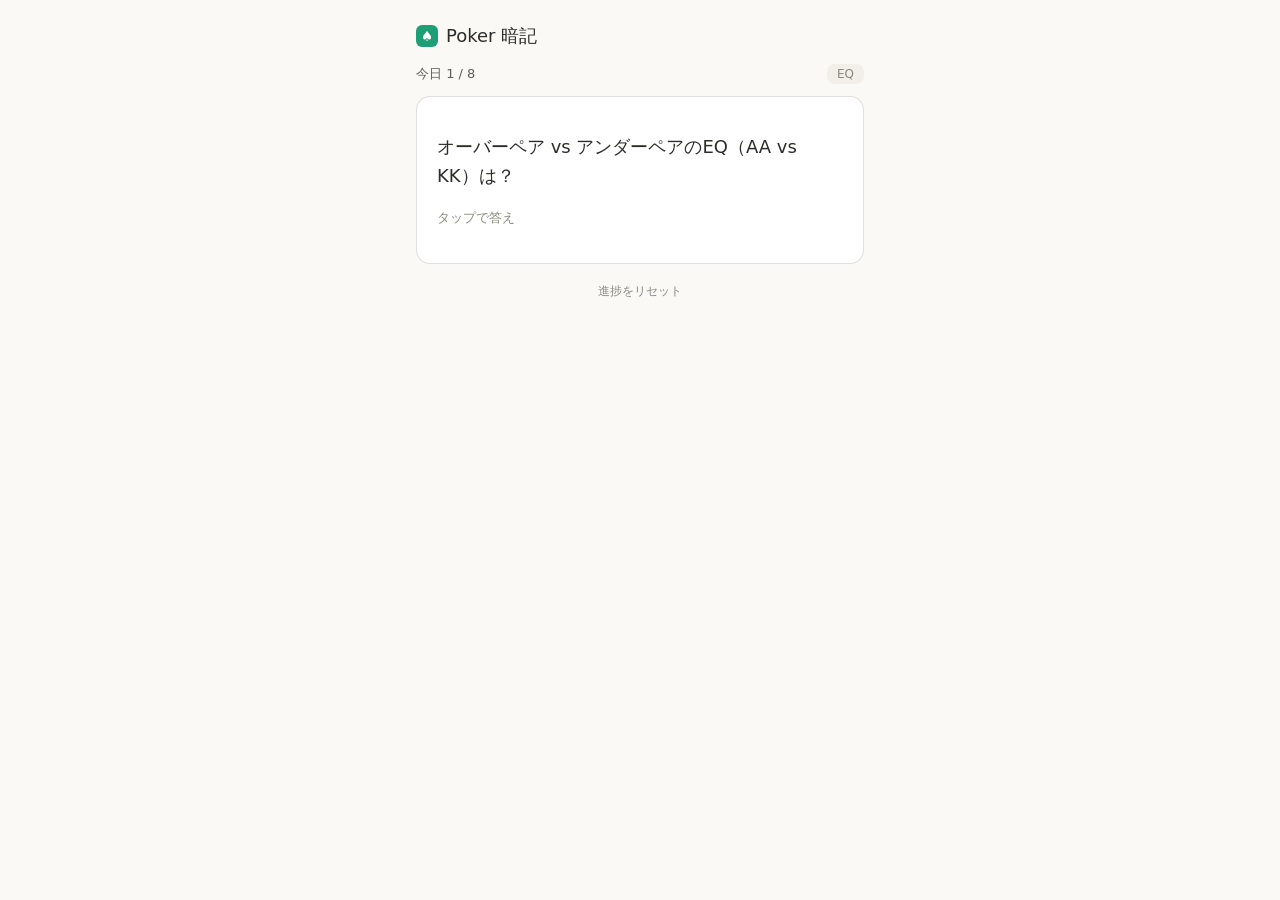
==== index.html @ ac052840 "Poker flashcards app" ====
<!DOCTYPE html>
<html lang="ja">
<head>
<meta charset="utf-8">
<meta name="viewport" content="width=device-width,initial-scale=1,viewport-fit=cover">
<meta name="apple-mobile-web-app-capable" content="yes">
<meta name="mobile-web-app-capable" content="yes">
<meta name="apple-mobile-web-app-title" content="Poker暗記">
<meta name="apple-mobile-web-app-status-bar-style" content="default">
<meta name="theme-color" content="#1d9e75">
<link rel="apple-touch-icon" href='data:image/svg+xml,<svg xmlns="http://www.w3.org/2000/svg" viewBox="0 0 100 100"><rect width="100" height="100" rx="22" fill="%231d9e75"/><text x="50" y="72" font-size="58" text-anchor="middle" fill="white">&#9824;</text></svg>'>
<link rel="icon" href='data:image/svg+xml,<svg xmlns="http://www.w3.org/2000/svg" viewBox="0 0 100 100"><rect width="100" height="100" rx="22" fill="%231d9e75"/><text x="50" y="72" font-size="58" text-anchor="middle" fill="white">&#9824;</text></svg>'>
<title>Poker 暗記</title>
<style>
:root{
--page:#faf9f5;--bp:#ffffff;--bs:#f1efe8;--tp:#2c2c2a;--ts:#5f5e5a;--tt:#8a8980;
--bd:rgba(0,0,0,0.12);--rmd:8px;--rlg:14px;
--td:#a32d2d;--bgd:#fbeaea;--tw:#854f0b;--bgw:#faeeda;--tk:#0f6e56;--bgk:#e1f5ee;
}
@media(prefers-color-scheme:dark){:root{
--page:#1f1e1c;--bp:#2b2a27;--bs:#37352f;--tp:#f0eee6;--ts:#b4b2a9;--tt:#8a8980;
--bd:rgba(255,255,255,0.14);
--td:#f09595;--bgd:#3a2020;--tw:#efb05a;--bgw:#3a2f18;--tk:#5dcaa5;--bgk:#123a30;
}}
*{box-sizing:border-box;-webkit-tap-highlight-color:transparent;}
body{margin:0;font-family:-apple-system,BlinkMacSystemFont,system-ui,"Hiragino Sans",sans-serif;background:var(--page);color:var(--tp);-webkit-font-smoothing:antialiased;}
.wrap{max-width:480px;margin:0 auto;padding:18px 16px calc(24px + env(safe-area-inset-bottom));}
h1{font-size:18px;font-weight:500;margin:6px 0 16px;display:flex;align-items:center;gap:8px;}
h1 .dot{width:22px;height:22px;border-radius:6px;background:#1d9e75;color:#fff;display:flex;align-items:center;justify-content:center;font-size:14px;}
button{font-family:inherit;cursor:pointer;}
.card{background:var(--bp);border:0.5px solid var(--bd);border-radius:var(--rlg);}
.grade{flex:1;border:0.5px solid var(--bd);border-radius:var(--rmd);padding:14px 4px;font-size:14px;display:flex;flex-direction:column;align-items:center;gap:3px;}
.gsym{font-size:20px;line-height:1;}
.tag{font-size:12px;color:var(--tt);background:var(--bs);padding:3px 10px;border-radius:var(--rmd);}
.metric{flex:1;background:var(--bs);border-radius:var(--rmd);padding:10px;text-align:center;}
.metric .n{font-size:20px;font-weight:500;}
.metric .l{font-size:12px;color:var(--ts);}
.reset{font-size:12px;color:var(--tt);background:none;border:none;}
</style>
</head>
<body>
<div class="wrap">
<h1><span class="dot">&#9824;</span>Poker 暗記</h1>
<div id="app"></div>
<div style="text-align:center;margin-top:16px;"><button class="reset" onclick="pkReset()">進捗をリセット</button></div>
</div>
<script>
(function(){
var CARDS=[
{q:"オーバーペア vs アンダーペアのEQ（AA vs KK）は？",a:"約 80 : 20",tag:"EQ"},
{q:"2オーバー vs アンダーペア（AK vs 22）のEQは？ 通称は？",a:"約 50 : 50（フリップ）",tag:"EQ"},
{q:"2オーバー vs 2アンダーのスーテッドコネクター（AK vs 54s）のEQは？",a:"約 60 : 40",tag:"EQ"},
{q:"ドミネート（AK vs AQ）のEQは？",a:"約 75 : 25",tag:"EQ"},
{q:"2倍4倍の法則とは？",a:"リバーのみ＝アウツ×2 / ターン+リバー＝アウツ×4",tag:"EQ"},
{q:"NLHの全スターティングコンボ数は？",a:"1326",tag:"コンボ"},
{q:"ポケットペア1種のコンボ数は？",a:"6",tag:"コンボ"},
{q:"アンペアハンド1種のコンボ数は？（内訳も）",a:"16（スーテッド4 / オフ12）",tag:"コンボ"},
{q:"ポケットペアのコンボはブロッカーでどう減る？",a:"6 → 1枚で3 → 2枚で1",tag:"コンボ"},
{q:"33%ベットへの適正フォールド頻度は？",a:"約30%",tag:"フロップ"},
{q:"50%ベットへの適正フォールド頻度は？",a:"約40%",tag:"フロップ"},
{q:"75%ベットへの適正フォールド頻度は？",a:"約50%",tag:"フロップ"},
{q:"125%ベットへの適正フォールド頻度は？",a:"約60%",tag:"フロップ"},
{q:"ポット50%ベットの適正VB比は？（ブラフ割合も）",a:"3:1（ブラフ25%）",tag:"VB比"},
{q:"フォールドのEVは？",a:"いかなるスポットでも常に0",tag:"理論"},
{q:"α（必要ブラフ成功率）の式は？",a:"ベット ÷ トータルポット（＝1−MDF）",tag:"理論"},
{q:"MDF（最低ディフェンス頻度）の式は？",a:"ポット ÷(ポット+ベット)＝ 1−α",tag:"理論"},
{q:"ポラライズドレンジとは？",a:"強い手と弱い手の2極（中間はコールに残す）",tag:"レンジ"},
{q:"リニアレンジとは？",a:"強い順に選んだレンジ（形を指す語、ナッツを含むとは限らない）",tag:"レンジ"},
{q:"コンデンスドレンジとは？",a:"中程度だけ（キャップの一部で上下が欠ける）",tag:"レンジ"},
{q:"マージドレンジとは？",a:"強・中・弱を全部（GTOの大部分はこれ）",tag:"レンジ"},
{q:"キャップドレンジとは？",a:"強い手を持っていないレンジ（上限が限られる）",tag:"レンジ"},
{q:"エクイティ（EQ）とは？",a:"その時点でオールインした場合のポットシェア率（≒勝率）",tag:"概念"},
{q:"EQR（エクイティ実現性）とは？",a:"持つEQのうち実際どれだけ実現されるか。オールイン=100%が基準",tag:"概念"},
{q:"インディファレントとは？",a:"複数アクションのEVが等しい状態（＝境界）",tag:"概念"},
{q:"純粋戦略と混合戦略の違いは？",a:"純粋=1アクション100%（最高EV）/ 混合=複数を頻度で（全部同EV）",tag:"概念"},
{q:"ブロッカーとは？",a:"特定のハンドのコンボ数を減らすカード",tag:"概念"},
{q:"ドミネートとは？",a:"1枚共有しキッカーが上（AK vs AQ）。約75:25",tag:"概念"},
{q:"最もアンダーリアライズされやすいハンドの強さは？",a:"中程度のハンド（強い手にペイオフ・弱い手に降りられる板挟み）",tag:"概念"},
{q:"オープンレンジが狭くなる条件は？ なぜ？",a:"後ろの人数が多いほど狭い。強い手への放銃を避けるため",tag:"プリフロップ"},
{q:"オープンサイズを上げると、レンジはどう変わる？",a:"狭くなり、A/Kブロッカー持ち（3bet耐性）に寄る",tag:"プリフロップ"},
{q:"3betの2つの目的は？",a:"スチール（降ろして回収）と、強い手でバリュー",tag:"プリフロップ"},
{q:"3betレンジの広さを決める2要因は？（影響の大小も）",a:"相手のオープン幅（大）と後ろの人数（小）",tag:"プリフロップ"},
{q:"どのポジションからも3betできるハンドは？",a:"AQo+ / KTs+ / JJ+",tag:"プリフロップ"},
{q:"バリュー4bet / ブラフ4betの代表は？",a:"バリュー=QQ+/A5o、ブラフ=AJs〜KTsの4マス（+A5s）",tag:"プリフロップ"},
{q:"BBブラフ3betのスーテッド下限の暗記法は？",a:"UTG=K / HJ=K / CO=Q / BTN=Q / SB=J（〜T）のローs",tag:"プリフロップ"},
{q:"高レイキ環境とアンティ環境、レンジはどう変わる？",a:"高レイキ→タイト・スチール寄り / アンティ→ワイド（特にBB）",tag:"プリフロップ"},
{q:"マルチウェイで控えめ/積極にすべきハンドは？",a:"控えめ=Axs・SC（ドミネート）/ 積極=ポケットペア（セット）",tag:"プリフロップ"},
{q:"CB戦略を予想する3変数は？",a:"①エクイティ/ナッツ優位 ②ダイナミック/スタティック ③ペイオフリスク",tag:"フロップ"},
{q:"エクイティ優位とナッツ優位、それぞれどのCB戦略？",a:"エクイティ優位→レンジベット / ナッツ優位→ポラー（大サイズ）",tag:"フロップ"},
{q:"レンジベットが成立する条件は？",a:"相手にトラッシュハンドが多い（Aハイ/Kハイで成立しやすい）",tag:"フロップ"},
{q:"ポラーCBの発生条件と特徴的なサイズは？",a:"ナッツアドバンテージ。ジオメトリックサイズ（リバーオールインへ）",tag:"フロップ"},
{q:"3betポットCBの型（Aハイ/Kハイ/Q-Jハイ/10以下）は？",a:"20%広く / 33%レンジ / 50%打ち分け / 75%ポラー",tag:"フロップ"},
{q:"3betポットで色なしポケットをどう扱う？",a:"タフコールしない。色あり（セットがクリーン）を優先ディフェンス",tag:"フロップ"},
{q:"ターンのレンジ推定3手順は？",a:"プリフロップレンジ→フロップのアクションで絞る→ターンカードで進展",tag:"ターン"},
{q:"オーバーベットプローブの発生条件は？",a:"chk-chk後、ストレート/フラッシュ/ペア未完成（IPがキャップ）",tag:"ターン"},
{q:"ターンのベットサイズは何を狙って決める？",a:"相手レンジの密度が高い帯をインディファレントにするサイズ",tag:"ターン"},
{q:"「頻度より◯◯を覚える」。◯◯は？ なぜ？",a:"境界（indifferent）。混合戦略の頻度ミスは罰されにくい",tag:"原則"},
{q:"ハンドの強さは何で決まる？",a:"相手のレンジ次第（絶対値でなく相対価値）",tag:"原則"},
{q:"AKQゲームが証明した「ポラーが強い」結論は？",a:"EQ互角でもEVは3倍。ポラー対コンデンスではポジション有利も消滅",tag:"原則"},
{q:"GTOとエクスプロイトの関係は？",a:"GTOは搾取されない盾。リークが見えたら捨ててエクスプロイト",tag:"原則"},
{q:"UTGオープンの境界（下限）ハンドは？",a:"ATo/KJo/QJo（2broadway下限）、ポケ5以下は低頻度、Kxs=K5sまで、A3s=indifferent",tag:"プリフロ境界"},
{q:"HJオープンの境界ハンドは？",a:"A9o、KT/QT/JT=indifferent、ポケ4から、suited下限8xs",tag:"プリフロ境界"},
{q:"COオープンの境界ハンドは？",a:"Axo=A9/A8/A5（A5は飛び地）、2broadwayピュア、suited下限7xs、Q5s",tag:"プリフロ境界"},
{q:"BTNオープンの境界ハンドは？",a:"A3o+、オフ下限9xo、ポケ全ピュア、suited下限6xs、Qxロー全/J5・J4s",tag:"プリフロ境界"},
{q:"A5が飛び地でオープンされる理由は？",a:"ホイール（A2345）で最高キッカー。A6/A7より価値が高い瞬間がある",tag:"プリフロ境界"},
{q:"状況で混ぜる（境界の）3betハンドは？",a:"KJo+/JTs+/Axs/ローポケット（バランス・キャップ回避用）",tag:"プリフロ境界"},
{q:"SBオープンレンジの特徴は？",a:"≒BTN（リンプ頻度あり）。後ろ1人OOPと後ろ2人IPの長短が相殺",tag:"プリフロ境界"}
];
var KEY='pokerSRS_v1';
var IV={1:1,2:2,3:4,4:8,5:16};
function cid(q){var h=0;for(var i=0;i<q.length;i++)h=(h*31+q.charCodeAt(i))|0;return 'c'+(h>>>0).toString(36);}
CARDS.forEach(function(c){c.id=cid(c.q);});
function load(){try{return JSON.parse(localStorage.getItem(KEY))||{};}catch(e){return {};}}
function save(p){try{localStorage.setItem(KEY,JSON.stringify(p));}catch(e){}}
function tstr(){return new Date().toISOString().slice(0,10);}
function addD(n){var d=new Date();d.setDate(d.getDate()+n);return d.toISOString().slice(0,10);}
var prog=load();
var t=tstr();
var due=CARDS.filter(function(c){return prog[c.id]&&prog[c.id].due<=t;});
var fresh=CARDS.filter(function(c){return !prog[c.id];}).slice(0,8);
var queue=due.concat(fresh);
var idx=0, showA=false;
var app=document.getElementById('app');
function boxes(){var b={};CARDS.forEach(function(c){var r=prog[c.id];var k=r?r.box:0;b[k]=(b[k]||0)+1;});return b;}
window.pkFlip=function(){showA=true;render();};
window.pkGrade=function(g){var c=queue[idx];var r=prog[c.id]||{box:1};var box=r.box||1;if(g===3)box=Math.min(box+1,5);else if(g===1)box=1;prog[c.id]={box:box,due:addD(IV[box])};save(prog);idx++;showA=false;render();};
window.pkReset=function(){if(confirm('進捗をリセットしますか？')){prog={};save(prog);idx=0;showA=false;due=[];fresh=CARDS.slice(0,8);queue=fresh.slice();render();}};
function gb(g,label,sym,col,bg){return '<button class="grade" onclick="pkGrade('+g+')" style="background:'+bg+';color:'+col+';"><span class="gsym">'+sym+'</span>'+label+'</button>';}
function render(){
 if(idx>=queue.length){
  var b=boxes();var learning=CARDS.length-(b[0]||0)-(b[5]||0);
  app.innerHTML='<div class="card" style="padding:1.75rem 1.25rem;text-align:center;">'
   +'<div style="font-size:34px;color:var(--tk);margin-bottom:8px;">&#10003;</div>'
   +'<p style="font-size:18px;font-weight:500;margin:0 0 4px;">今日の暗記、完了</p>'
   +'<p style="font-size:14px;color:var(--ts);margin:0 0 16px;">'+queue.length+' 枚やりました</p>'
   +'<div style="display:flex;gap:8px;">'
   +'<div class="metric"><div class="l">定着</div><div class="n">'+(b[5]||0)+'</div></div>'
   +'<div class="metric"><div class="l">学習中</div><div class="n">'+learning+'</div></div>'
   +'<div class="metric"><div class="l">未学習</div><div class="n">'+(b[0]||0)+'</div></div>'
   +'</div></div>';
  return;
 }
 var c=queue[idx];
 var head='<div style="display:flex;justify-content:space-between;align-items:center;margin-bottom:12px;">'
  +'<span style="font-size:13px;color:var(--ts);">今日 '+(idx+1)+' / '+queue.length+'</span>'
  +'<span class="tag">'+(c.tag||'')+'</span></div>';
 if(!showA){
  app.innerHTML=head+'<div class="card" onclick="pkFlip()" style="padding:2.25rem 1.25rem;min-height:150px;display:flex;flex-direction:column;justify-content:center;">'
   +'<p style="font-size:18px;line-height:1.6;margin:0;">'+c.q+'</p>'
   +'<p style="font-size:13px;color:var(--tt);margin:18px 0 0;">タップで答え</p></div>';
 } else {
  app.innerHTML=head+'<div class="card" style="padding:1.5rem 1.25rem;min-height:150px;">'
   +'<p style="font-size:15px;line-height:1.5;margin:0 0 12px;color:var(--ts);">'+c.q+'</p>'
   +'<div style="border-top:0.5px solid var(--bd);padding-top:14px;"><p style="font-size:19px;line-height:1.55;margin:0;font-weight:500;">'+c.a+'</p></div></div>'
   +'<div style="display:flex;gap:8px;margin-top:12px;">'
   +gb(1,'忘れた','&#215;','var(--td)','var(--bgd)')
   +gb(2,'微妙','&#8722;','var(--tw)','var(--bgw)')
   +gb(3,'覚えた','&#10003;','var(--tk)','var(--bgk)')
   +'</div>';
 }
}
render();
})();
</script>
</body>
</html>
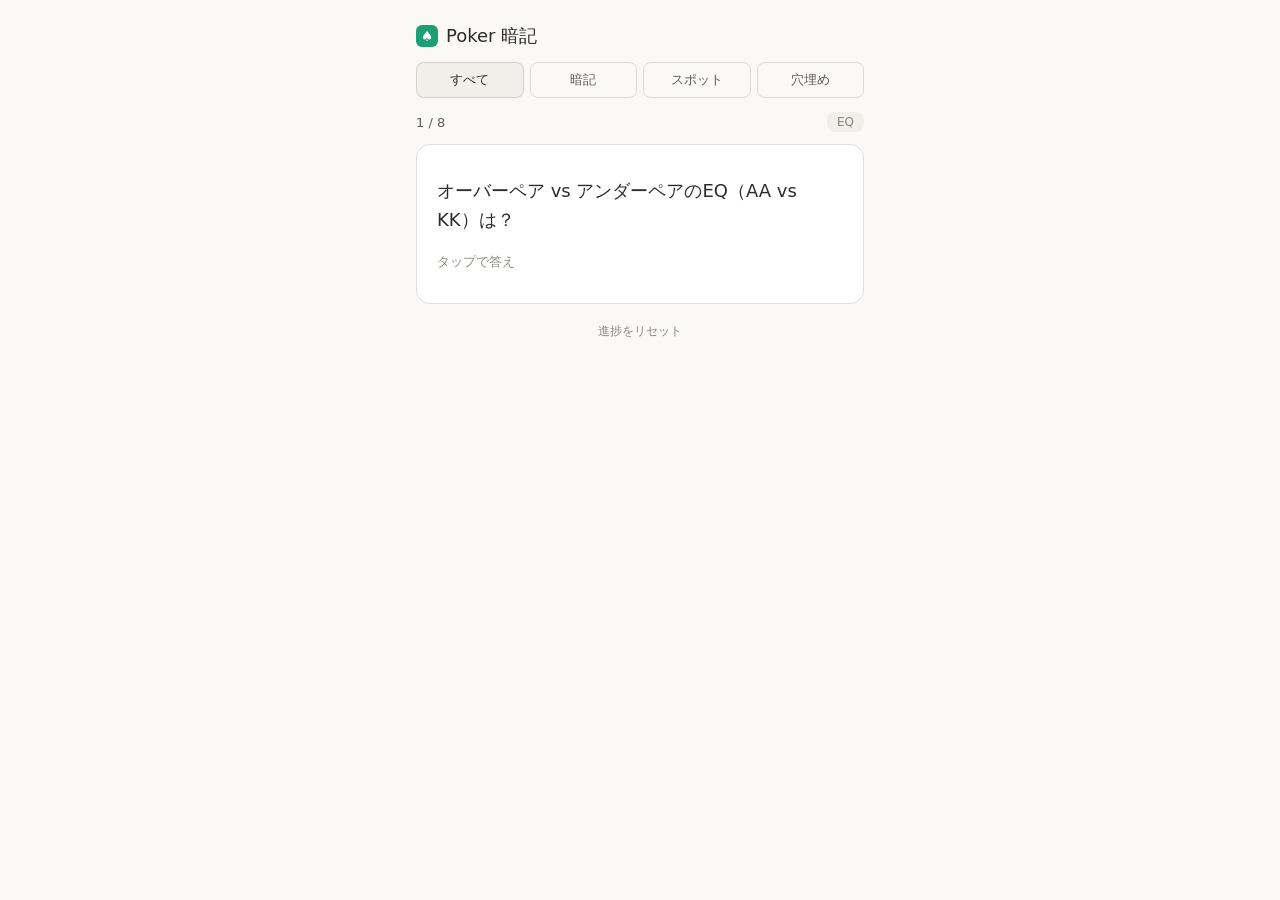
==== commit 5ab254a4: "Add spot & fill-in quizzes, mode switcher" ====
--- a/index.html
+++ b/index.html
@@ -25,7 +25,7 @@
 *{box-sizing:border-box;-webkit-tap-highlight-color:transparent;}
 body{margin:0;font-family:-apple-system,BlinkMacSystemFont,system-ui,"Hiragino Sans",sans-serif;background:var(--page);color:var(--tp);-webkit-font-smoothing:antialiased;}
 .wrap{max-width:480px;margin:0 auto;padding:18px 16px calc(24px + env(safe-area-inset-bottom));}
-h1{font-size:18px;font-weight:500;margin:6px 0 16px;display:flex;align-items:center;gap:8px;}
+h1{font-size:18px;font-weight:500;margin:6px 0 14px;display:flex;align-items:center;gap:8px;}
 h1 .dot{width:22px;height:22px;border-radius:6px;background:#1d9e75;color:#fff;display:flex;align-items:center;justify-content:center;font-size:14px;}
 button{font-family:inherit;cursor:pointer;}
 .card{background:var(--bp);border:0.5px solid var(--bd);border-radius:var(--rlg);}
@@ -36,11 +36,15 @@
 .metric .n{font-size:20px;font-weight:500;}
 .metric .l{font-size:12px;color:var(--ts);}
 .reset{font-size:12px;color:var(--tt);background:none;border:none;}
+#modebar{display:flex;gap:6px;margin-bottom:14px;}
+.mb{flex:1;padding:8px 4px;font-size:13px;border:0.5px solid var(--bd);border-radius:var(--rmd);background:transparent;color:var(--ts);}
+.mb.on{background:var(--bs);color:var(--tp);font-weight:500;}
 </style>
 </head>
 <body>
 <div class="wrap">
 <h1><span class="dot">&#9824;</span>Poker 暗記</h1>
+<div id="modebar"></div>
 <div id="app"></div>
 <div style="text-align:center;margin-top:16px;"><button class="reset" onclick="pkReset()">進捗をリセット</button></div>
 </div>
@@ -104,7 +108,18 @@
 {q:"BTNオープンの境界ハンドは？",a:"A3o+、オフ下限9xo、ポケ全ピュア、suited下限6xs、Qxロー全/J5・J4s",tag:"プリフロ境界"},
 {q:"A5が飛び地でオープンされる理由は？",a:"ホイール（A2345）で最高キッカー。A6/A7より価値が高い瞬間がある",tag:"プリフロ境界"},
 {q:"状況で混ぜる（境界の）3betハンドは？",a:"KJo+/JTs+/Axs/ローポケット（バランス・キャップ回避用）",tag:"プリフロ境界"},
-{q:"SBオープンレンジの特徴は？",a:"≒BTN（リンプ頻度あり）。後ろ1人OOPと後ろ2人IPの長短が相殺",tag:"プリフロ境界"}
+{q:"SBオープンレンジの特徴は？",a:"≒BTN（リンプ頻度あり）。後ろ1人OOPと後ろ2人IPの長短が相殺",tag:"プリフロ境界"},
+{q:"BTN vs BB、フロップ A72r（ドライAハイ）。あなたBTN、c-betする？",a:"★争点。GTO/ドラマ=レンジベット肯定。HHP=相手がスロープレイするのでチェックバックして情報を取る。卓が下手に受けるならチェックバック寄り",tag:"スポット"},
+{q:"BTN vs BB、King94に33%CB被弾、AJo（バックドアFD付き）。守る？",a:"守る。33%CBの適正フォールドは下位30%。AJoはエースハイで下位30%に入らない。バックドアFD付きなら優先度↑（#11）",tag:"スポット"},
+{q:"BTN vs BB、AK5、あなたBTNで5ヒット（ボトムペア）。リバーまでブラフに使う？",a:"使う。5を持つと相手のツーペア/トリップスのコンボが減る＝ブロッカーが優秀。ショーダウンバリューよりブロッカー優先（#15）",tag:"スポット"},
+{q:"CO vs BTN 3betポット、K43ツートーン、33%CB被弾、8ポケ（色なし）。コール？",a:"フォールド。色なしポケットはセット時にフラッシュ被りで濁る。色あり優先、色なしはフォールド（#18）",tag:"スポット"},
+{q:"BTN vs BB、KJ4r、フロップchk-chk、ターン3c。あなたBB、どうする？",a:"オーバーベットプローブ（250%等）。IPのチェックレンジがキャップ（強い手はCBに回る）。セットがナッツの未完成ボード（#21）",tag:"スポット"},
+{q:"後ろにバリ型おじいちゃん（超タイト・3betはAKsのみ）。自分のオープンは？",a:"広げてスチール（降りやすい）。ただし3betされたらオーバーフォールド。limpレイズは降りる（#08）",tag:"スポット"},
+{q:"AK vs 22、プリフロでオールイン。EQは？",a:"約50:50（フリップ）。2オーバー vs アンダーペア（#23）",tag:"スポット"},
+{q:"マルチウェイ（3人）で A5s。参加する？",a:"控えめに。FD無しのAxsはキッカー上のAxsにドミネートされやすい。マルチウェイはポケットペアの方が向く（#10）",tag:"スポット"},
+{q:"レンジ推定：CO vs BTN 3betポット、King94→33%CB→COコール→ターン10s。COのレンジは？（ポケ／2broadwayオフ／2broadways／フロップのフォールド率／ターンの進展）",a:"ポケ=10s以下を等頻度コール / 2broadwayオフ=ほぼ全フォールド / 2broadways=AQs・AJs・KQsがメイン / フロップは約40%フォールド（エクイティ差）/ ターン10sで KTs・T9s=2ペア、QTs・JTs=10ヒット+SDに進展（#19）",tag:"穴埋め"},
+{q:"レンジ推定：BTN vs BB SRP、Q94r→50%CB→BBコール→ターン2c。BBの残存レンジは？",a:"50%CBに約40%フォールド→残るのは下限のポケット付近。ペア=4/9/Qヒット、ドロー=KJ/KT/JT（Q-9間SD）+バックドア付きAハイ。ターン2cはブランクで大きな変化なし（クイーンデュースが2ペア化する程度）（#19）",tag:"穴埋め"},
+{q:"レンジ推定：UTG vs BB、A73ツートーン→33%CB→BBコール→ターン5h。BBのレンジは？",a:"エクイティ差で約45%フォールド（ハーツ無しのKハイ以下は壊滅）。残る=ハーツ持ちポケット/3ヒット/7ヒット/Aヒット、ドロー=45s/56s/46s（→ターン5hで進展・完成）。KThh等はフラッシュ完成（#19）",tag:"穴埋め"}
 ];
 var KEY='pokerSRS_v1';
 var IV={1:1,2:2,3:4,4:8,5:16};
@@ -116,22 +131,27 @@
 function addD(n){var d=new Date();d.setDate(d.getDate()+n);return d.toISOString().slice(0,10);}
 var prog=load();
 var t=tstr();
-var due=CARDS.filter(function(c){return prog[c.id]&&prog[c.id].due<=t;});
-var fresh=CARDS.filter(function(c){return !prog[c.id];}).slice(0,8);
-var queue=due.concat(fresh);
-var idx=0, showA=false;
-var app=document.getElementById('app');
-function boxes(){var b={};CARDS.forEach(function(c){var r=prog[c.id];var k=r?r.box:0;b[k]=(b[k]||0)+1;});return b;}
+var mode=localStorage.getItem('pokerMode')||'all';
+function pool(){if(mode==='spot')return CARDS.filter(function(c){return c.tag==='スポット';});if(mode==='fill')return CARDS.filter(function(c){return c.tag==='穴埋め';});if(mode==='memo')return CARDS.filter(function(c){return c.tag!=='スポット'&&c.tag!=='穴埋め';});return CARDS;}
+var queue=[],idx=0,showA=false;
+function buildQueue(){var P=pool();var due=P.filter(function(c){return prog[c.id]&&prog[c.id].due<=t;});var fresh=P.filter(function(c){return !prog[c.id];}).slice(0,8);queue=due.concat(fresh);idx=0;showA=false;}
+function boxes(){var P=pool();var b={};P.forEach(function(c){var r=prog[c.id];var k=r?r.box:0;b[k]=(b[k]||0)+1;});return b;}
 window.pkFlip=function(){showA=true;render();};
 window.pkGrade=function(g){var c=queue[idx];var r=prog[c.id]||{box:1};var box=r.box||1;if(g===3)box=Math.min(box+1,5);else if(g===1)box=1;prog[c.id]={box:box,due:addD(IV[box])};save(prog);idx++;showA=false;render();};
-window.pkReset=function(){if(confirm('進捗をリセットしますか？')){prog={};save(prog);idx=0;showA=false;due=[];fresh=CARDS.slice(0,8);queue=fresh.slice();render();}};
+window.pkReset=function(){if(confirm('進捗をリセットしますか？')){prog={};save(prog);buildQueue();render();}};
+window.pkMode=function(m){mode=m;localStorage.setItem('pokerMode',m);buildQueue();renderBar();render();};
 function gb(g,label,sym,col,bg){return '<button class="grade" onclick="pkGrade('+g+')" style="background:'+bg+';color:'+col+';"><span class="gsym">'+sym+'</span>'+label+'</button>';}
+function renderBar(){
+ var modes=[['all','すべて'],['memo','暗記'],['spot','スポット'],['fill','穴埋め']];
+ document.getElementById('modebar').innerHTML=modes.map(function(m){return '<button class="mb'+(mode===m[0]?' on':'')+'" onclick="pkMode(\''+m[0]+'\')">'+m[1]+'</button>';}).join('');
+}
 function render(){
+ var fill=mode==='fill';var spot=mode==='spot';
  if(idx>=queue.length){
-  var b=boxes();var learning=CARDS.length-(b[0]||0)-(b[5]||0);
+  var b=boxes();var P=pool();var learning=P.length-(b[0]||0)-(b[5]||0);
   app.innerHTML='<div class="card" style="padding:1.75rem 1.25rem;text-align:center;">'
    +'<div style="font-size:34px;color:var(--tk);margin-bottom:8px;">&#10003;</div>'
-   +'<p style="font-size:18px;font-weight:500;margin:0 0 4px;">今日の暗記、完了</p>'
+   +'<p style="font-size:18px;font-weight:500;margin:0 0 4px;">今日のぶん、完了</p>'
    +'<p style="font-size:14px;color:var(--ts);margin:0 0 16px;">'+queue.length+' 枚やりました</p>'
    +'<div style="display:flex;gap:8px;">'
    +'<div class="metric"><div class="l">定着</div><div class="n">'+(b[5]||0)+'</div></div>'
@@ -141,17 +161,18 @@
   return;
  }
  var c=queue[idx];
+ var prompt=fill?'考えてからタップ':(spot?'どうする？ 考えてからタップ':'タップで答え');
  var head='<div style="display:flex;justify-content:space-between;align-items:center;margin-bottom:12px;">'
-  +'<span style="font-size:13px;color:var(--ts);">今日 '+(idx+1)+' / '+queue.length+'</span>'
+  +'<span style="font-size:13px;color:var(--ts);">'+(idx+1)+' / '+queue.length+'</span>'
   +'<span class="tag">'+(c.tag||'')+'</span></div>';
  if(!showA){
-  app.innerHTML=head+'<div class="card" onclick="pkFlip()" style="padding:2.25rem 1.25rem;min-height:150px;display:flex;flex-direction:column;justify-content:center;">'
-   +'<p style="font-size:18px;line-height:1.6;margin:0;">'+c.q+'</p>'
-   +'<p style="font-size:13px;color:var(--tt);margin:18px 0 0;">タップで答え</p></div>';
+  app.innerHTML=head+'<div class="card" onclick="pkFlip()" style="padding:2rem 1.25rem;min-height:150px;display:flex;flex-direction:column;justify-content:center;">'
+   +'<p style="font-size:'+(fill||spot?'17px':'18px')+';line-height:1.6;margin:0;">'+c.q+'</p>'
+   +'<p style="font-size:13px;color:var(--tt);margin:18px 0 0;">'+prompt+'</p></div>';
  } else {
   app.innerHTML=head+'<div class="card" style="padding:1.5rem 1.25rem;min-height:150px;">'
    +'<p style="font-size:15px;line-height:1.5;margin:0 0 12px;color:var(--ts);">'+c.q+'</p>'
-   +'<div style="border-top:0.5px solid var(--bd);padding-top:14px;"><p style="font-size:19px;line-height:1.55;margin:0;font-weight:500;">'+c.a+'</p></div></div>'
+   +'<div style="border-top:0.5px solid var(--bd);padding-top:14px;"><p style="font-size:'+(fill||spot?'16px':'19px')+';line-height:1.6;margin:0;font-weight:500;">'+c.a+'</p></div></div>'
    +'<div style="display:flex;gap:8px;margin-top:12px;">'
    +gb(1,'忘れた','&#215;','var(--td)','var(--bgd)')
    +gb(2,'微妙','&#8722;','var(--tw)','var(--bgw)')
@@ -159,7 +180,8 @@
    +'</div>';
  }
 }
-render();
+var app=document.getElementById('app');
+buildQueue();renderBar();render();
 })();
 </script>
 </body>
